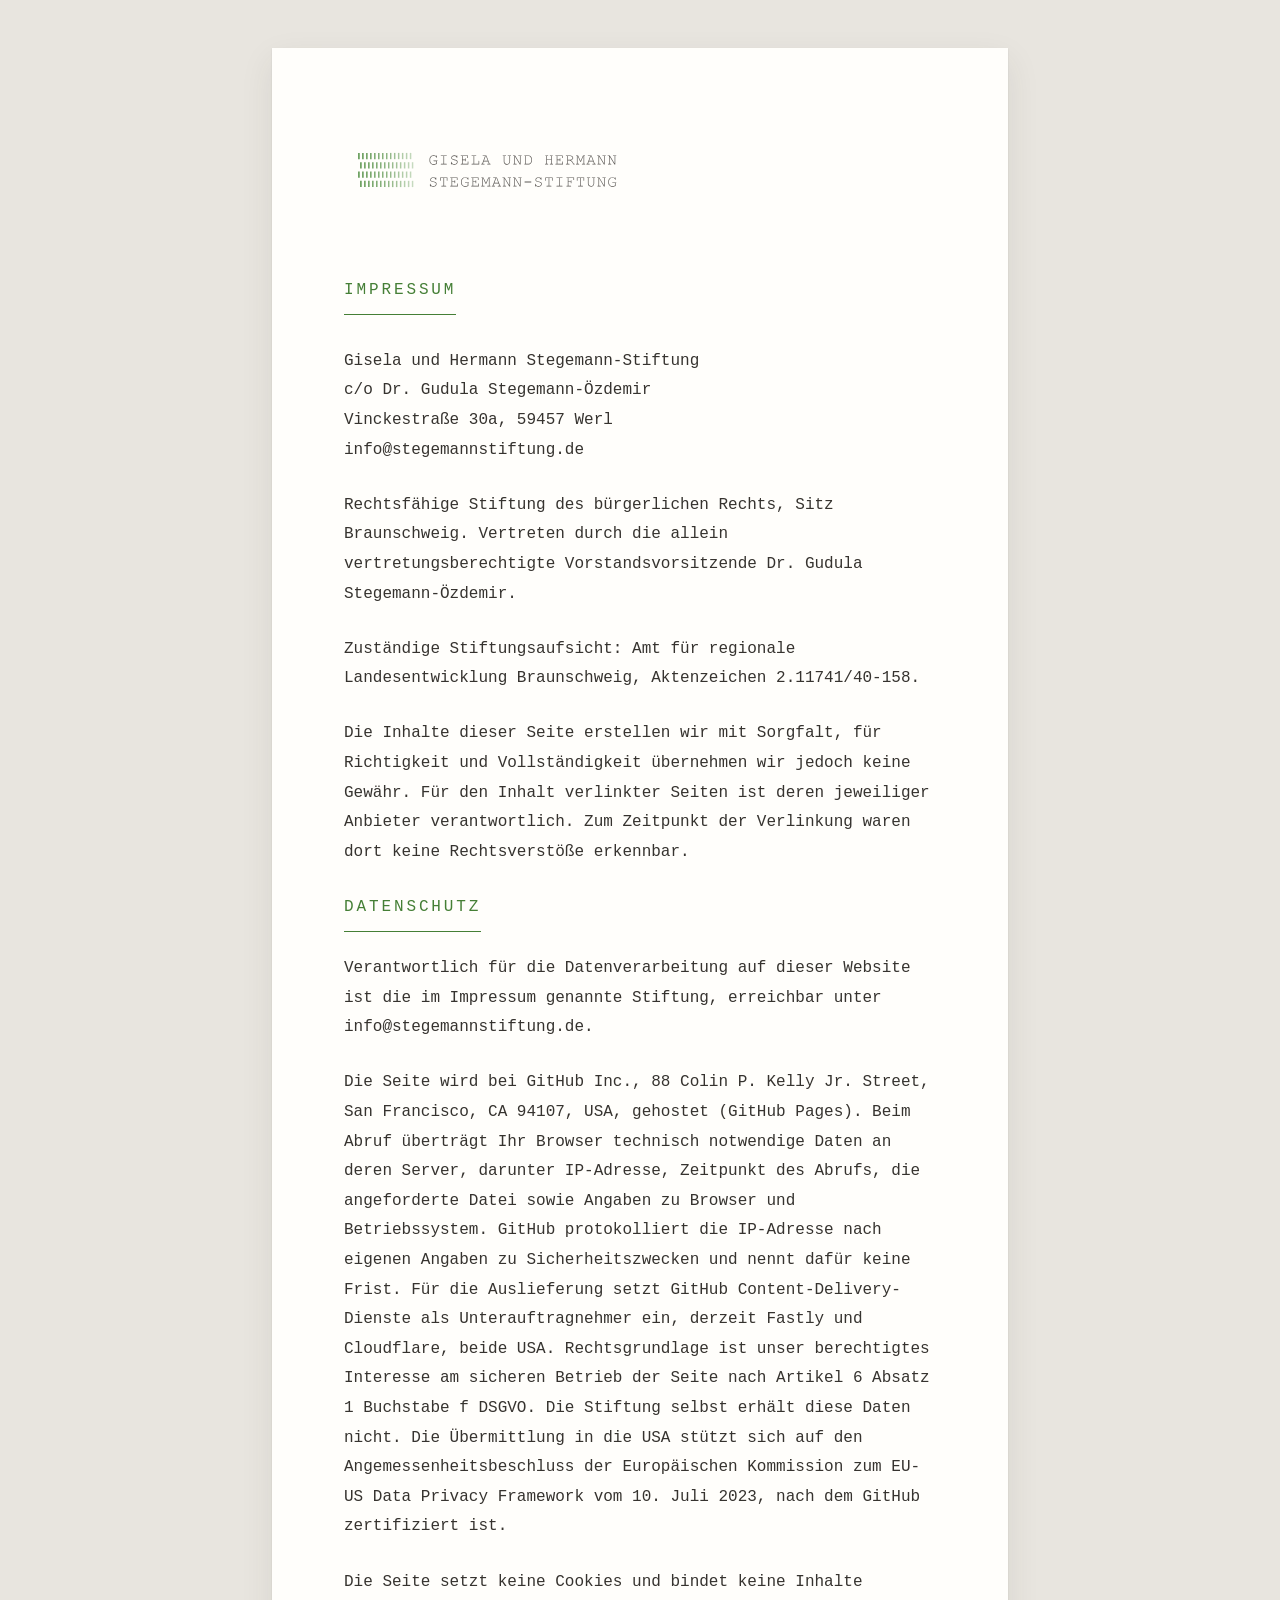
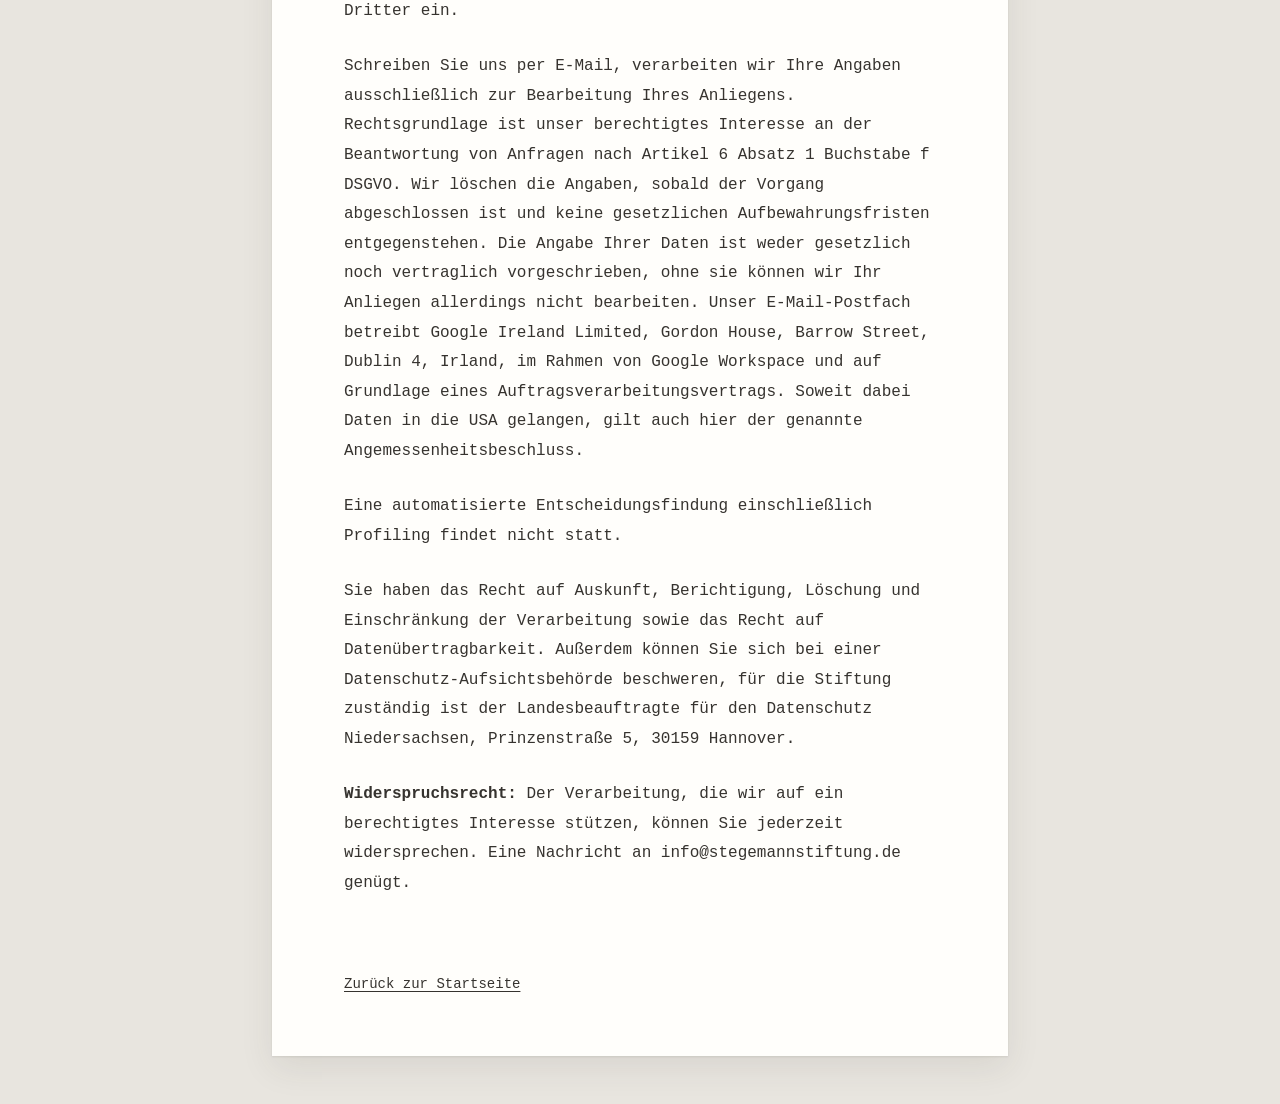
==== impressum.html @ 0c38eb92 "Impressum und Datenschutz auf eine eigene Seite ziehen Die Startseite besteht jetzt aus Logo, vier A" ====
<!DOCTYPE html>
<html lang="de">
<head>
<meta charset="utf-8">
<meta name="viewport" content="width=device-width, initial-scale=1">
<title>Impressum und Datenschutz — Gisela und Hermann Stegemann-Stiftung</title>
<meta name="description" content="Impressum und Datenschutzerklärung der Gisela und Hermann Stegemann-Stiftung, Braunschweig.">
<meta name="robots" content="noindex, nofollow">
<link rel="icon" href="data:,">
<link rel="stylesheet" href="style.css">
</head>
<body>

<main class="sheet">
  <a class="brand" href="index.html"><img class="logo" src="logo.svg" alt="Gisela und Hermann Stegemann-Stiftung"></a>

    <h1 class="page">Impressum</h1>
    <p>
      Gisela und Hermann Stegemann-Stiftung<br>
      c/o Dr. Gudula Stegemann-Özdemir<br>
      Vinckestraße 30a, 59457 Werl<br>
      info@stegemannstiftung.de
    </p>
    <p>
      Rechtsfähige Stiftung des bürgerlichen Rechts, Sitz Braunschweig.
      Vertreten durch die allein vertretungsberechtigte Vorstandsvorsitzende
      Dr. Gudula Stegemann-Özdemir.
    </p>
    <p>
      Zuständige Stiftungsaufsicht: Amt für regionale Landesentwicklung Braunschweig,
      Aktenzeichen 2.11741/40-158.
    </p>
    <p>
      Die Inhalte dieser Seite erstellen wir mit Sorgfalt, für Richtigkeit und
      Vollständigkeit übernehmen wir jedoch keine Gewähr. Für den Inhalt verlinkter
      Seiten ist deren jeweiliger Anbieter verantwortlich. Zum Zeitpunkt der Verlinkung
      waren dort keine Rechtsverstöße erkennbar.
    </p>
    <h2 id="datenschutz">Datenschutz</h2>
    <p>
      Verantwortlich für die Datenverarbeitung auf dieser Website ist die im Impressum
      genannte Stiftung, erreichbar unter info@stegemannstiftung.de.
    </p>
    <p>
      Die Seite wird bei GitHub Inc., 88 Colin P. Kelly Jr. Street, San Francisco, CA
      94107, USA, gehostet (GitHub Pages). Beim Abruf überträgt Ihr Browser technisch
      notwendige Daten an deren Server, darunter IP-Adresse, Zeitpunkt des Abrufs, die
      angeforderte Datei sowie Angaben zu Browser und Betriebssystem. GitHub protokolliert
      die IP-Adresse nach eigenen Angaben zu Sicherheitszwecken und nennt dafür keine
      Frist. Für die Auslieferung setzt GitHub Content-Delivery-Dienste als
      Unterauftragnehmer ein, derzeit Fastly und Cloudflare, beide USA. Rechtsgrundlage
      ist unser berechtigtes Interesse am sicheren Betrieb der Seite nach Artikel 6
      Absatz 1 Buchstabe f DSGVO. Die Stiftung selbst erhält diese Daten nicht. Die
      Übermittlung in die USA stützt sich auf den Angemessenheitsbeschluss der
      Europäischen Kommission zum EU-US Data Privacy Framework vom 10. Juli 2023, nach
      dem GitHub zertifiziert ist.
    </p>
    <p>
      Die Seite setzt keine Cookies und bindet keine Inhalte Dritter ein.
    </p>
    <p>
      Schreiben Sie uns per E-Mail, verarbeiten wir Ihre Angaben ausschließlich zur
      Bearbeitung Ihres Anliegens. Rechtsgrundlage ist unser berechtigtes Interesse an
      der Beantwortung von Anfragen nach Artikel 6 Absatz 1 Buchstabe f DSGVO. Wir
      löschen die Angaben, sobald der Vorgang abgeschlossen ist und keine gesetzlichen
      Aufbewahrungsfristen entgegenstehen. Die Angabe Ihrer Daten ist weder gesetzlich
      noch vertraglich vorgeschrieben, ohne sie können wir Ihr Anliegen allerdings nicht
      bearbeiten. Unser E-Mail-Postfach betreibt Google Ireland Limited, Gordon House,
      Barrow Street, Dublin 4, Irland, im Rahmen von Google Workspace und auf Grundlage
      eines Auftragsverarbeitungsvertrags. Soweit dabei Daten in die USA gelangen, gilt
      auch hier der genannte Angemessenheitsbeschluss.
    </p>
    <p>
      Eine automatisierte Entscheidungsfindung einschließlich Profiling findet nicht statt.
    </p>
    <p>
      Sie haben das Recht auf Auskunft, Berichtigung, Löschung und Einschränkung der
      Verarbeitung sowie das Recht auf Datenübertragbarkeit. Außerdem können Sie sich bei
      einer Datenschutz-Aufsichtsbehörde beschweren, für die Stiftung zuständig ist der
      Landesbeauftragte für den Datenschutz Niedersachsen, Prinzenstraße 5, 30159 Hannover.
    </p>
    <p>
      <strong>Widerspruchsrecht:</strong> Der Verarbeitung, die wir auf ein berechtigtes
      Interesse stützen, können Sie jederzeit widersprechen. Eine Nachricht an
      info@stegemannstiftung.de genügt.
    </p>

  <a class="back" href="index.html">Zurück zur Startseite</a>

</main>

</body>
</html>
---- style.css ----
:root {
    color-scheme: light;
    --ink: #36332f;
    --ink-soft: #605a53;
    --green: #457f36;
    --paper: #fffefb;
    --desk: #e8e5df;
  }
  * { box-sizing: border-box; }
  body {
    margin: 0; padding: 0; background: var(--desk);
    font-family: "Courier New", Courier, "Nimbus Mono PS", monospace;
    font-size: 1rem; line-height: 1.85; color: var(--ink);
    -webkit-font-smoothing: antialiased;
  }
  .sheet {
    max-width: 46rem; margin: 3rem auto; padding: 4rem 4.5rem 3.5rem;
    background: var(--paper);
    box-shadow: 0 1px 2px rgba(54,51,47,.10), 0 12px 32px rgba(54,51,47,.09);
  }
  img.logo { display: block; width: 100%; max-width: 25rem; height: auto; margin: 0 0 3rem -.4rem; }
  h1 { margin: 0; }
  p { margin: 0 0 1.6rem; max-width: 62ch; }
  a { color: inherit; text-decoration: underline; text-underline-offset: .2em; }
  a:hover { color: var(--green); }
  h2 {
    font-size: 1rem; font-weight: 400; letter-spacing: .18em; text-transform: uppercase;
    color: var(--green); margin: 0 0 1.4rem;
    border-bottom: 1px solid var(--green); padding-bottom: .5rem; display: inline-block;
  }
  .rule { border: 0; border-top: 1px dashed #ccc7bf; margin: 3.5rem 0 2.5rem; }
  footer { font-size: .875rem; line-height: 1.8; color: var(--ink-soft); }
  footer p { margin: 0 0 1.3rem; }
  @media (max-width: 640px) {
    body { font-size: .9375rem; }
    .sheet { margin: 0; padding: 2.5rem 1.5rem 2.5rem; box-shadow: none; min-height: 100vh; }
    img.logo { margin-bottom: 2.25rem; margin-left: 0; }
  }
  footer.legal { margin-top: 3.5rem; padding-top: 1.5rem; border-top: 1px dashed #ccc7bf;
                 font-size: .875rem; color: var(--ink-soft); }
  footer.legal p { margin: 0; max-width: none; }
  a.back { display: inline-block; margin-top: 3rem; font-size: .875rem; }
  h1.page { font-size: 1rem; font-weight: 400; letter-spacing: .18em; text-transform: uppercase;
            color: var(--green); margin: 0 0 2rem; border-bottom: 1px solid var(--green);
            padding-bottom: .5rem; display: inline-block; }
  a.brand { display: block; margin-bottom: 2.5rem; }
  a.brand img { max-width: 18rem; }
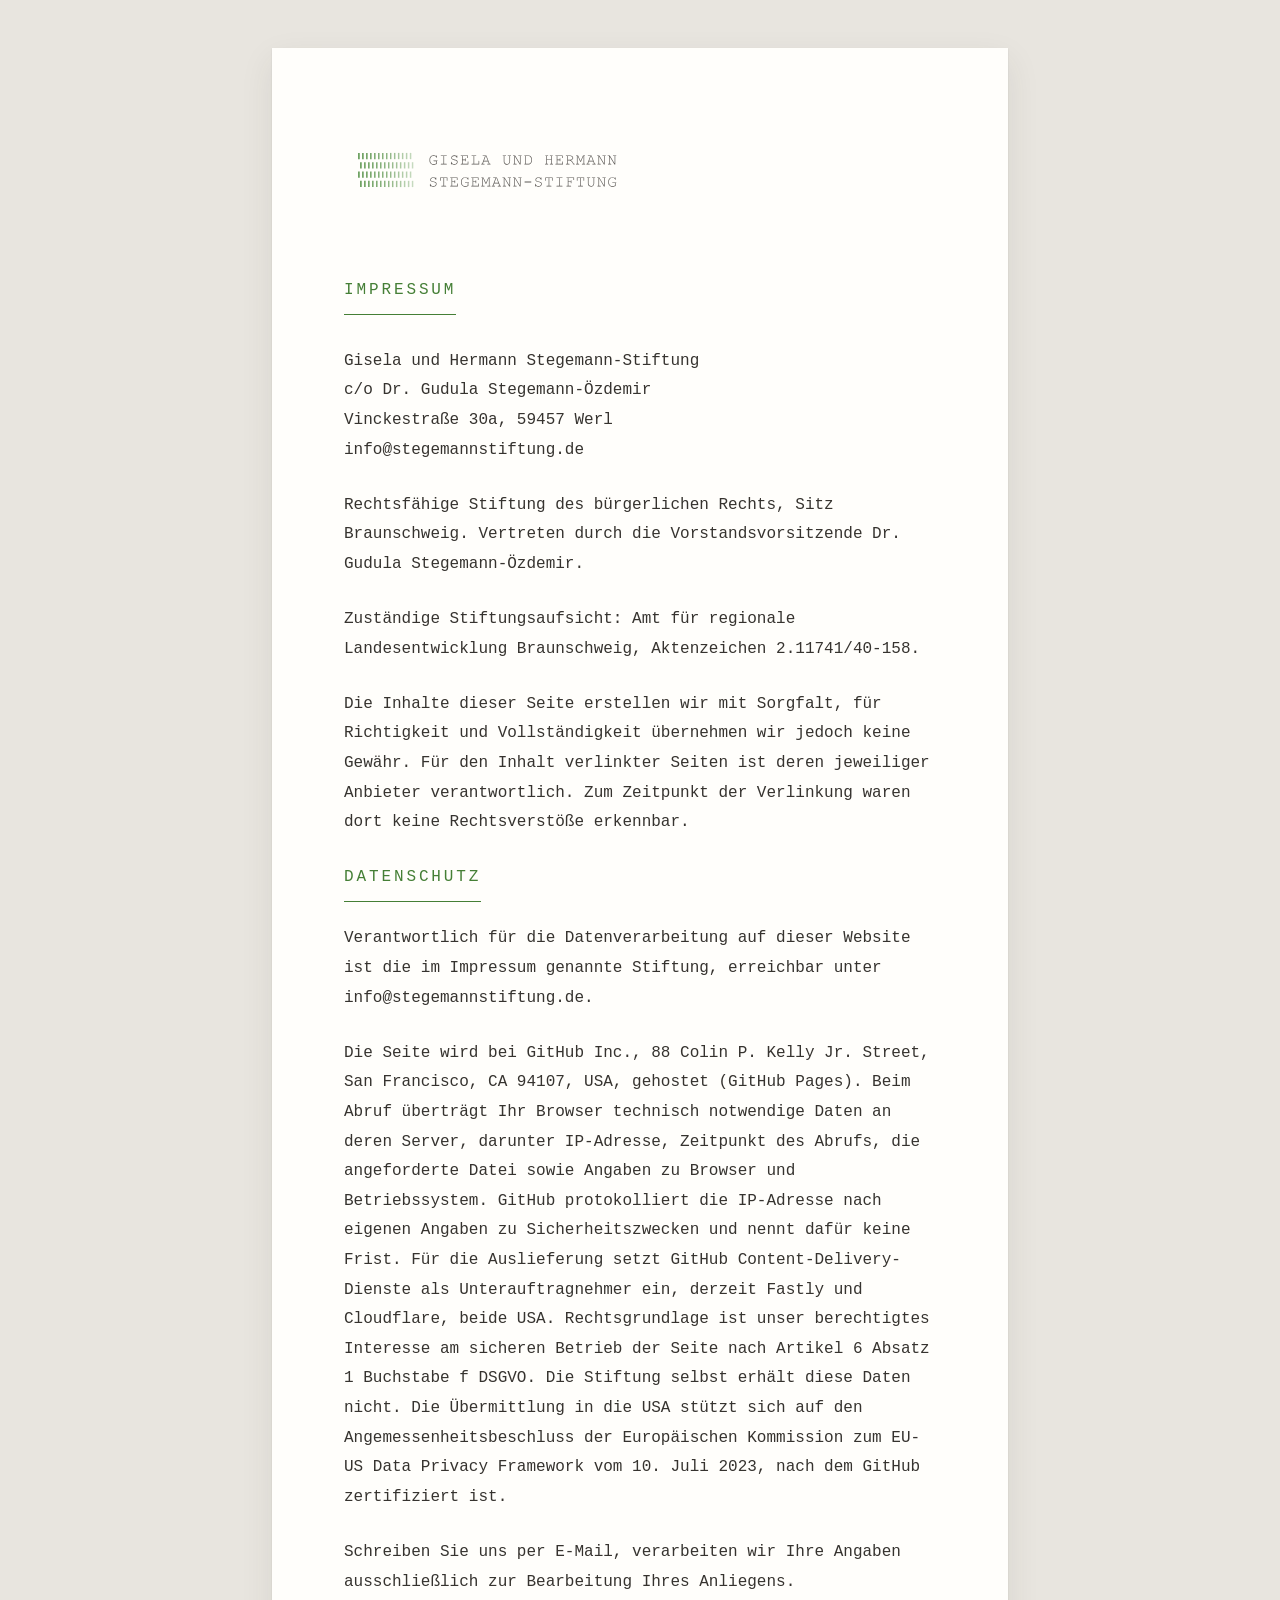
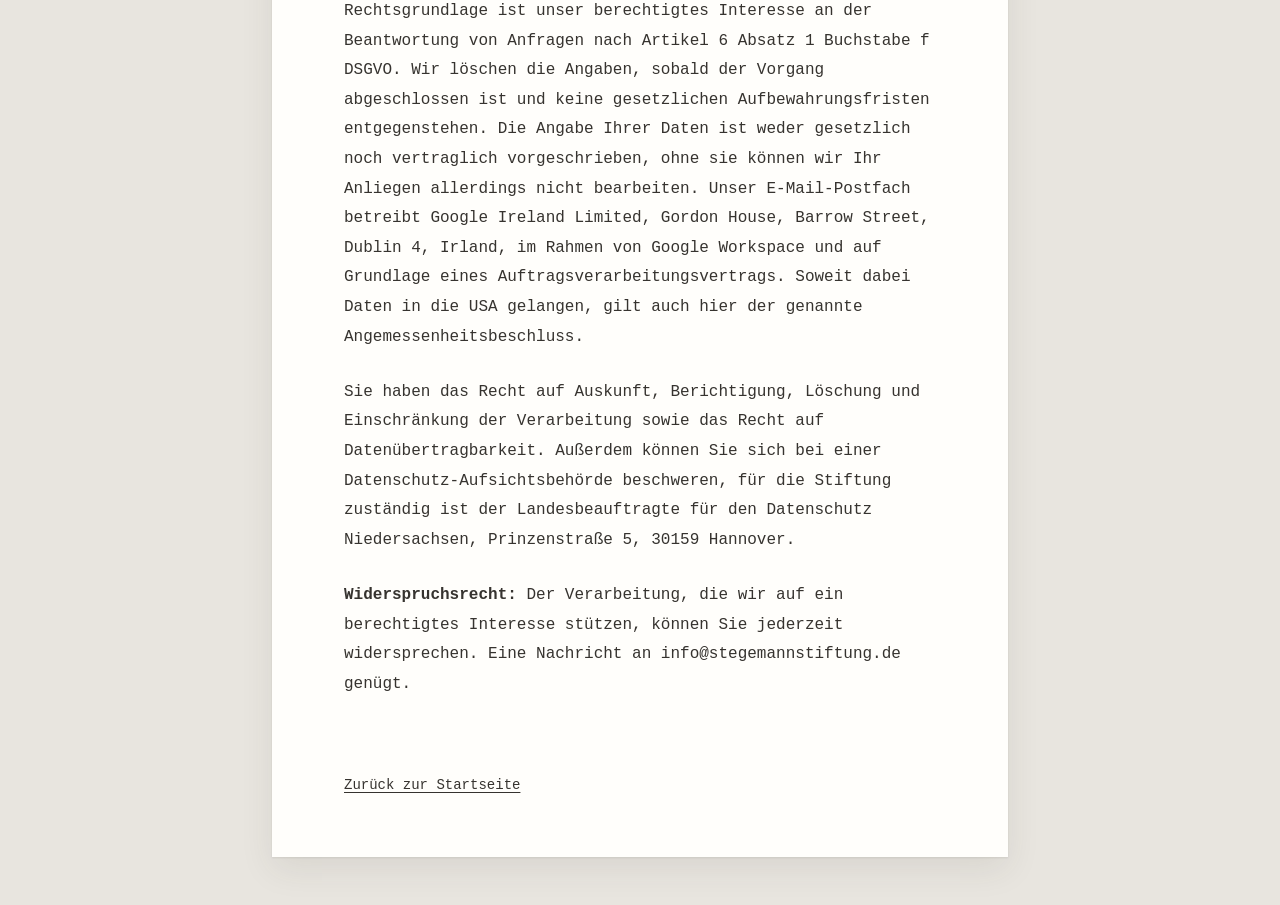
==== commit ae39658c: "Vertretungsangabe entschaerfen, Negativauskuenfte streichen Die Satzungsklausel macht "dem Stifter n" ====
--- a/impressum.html
+++ b/impressum.html
@@ -23,8 +23,7 @@
     </p>
     <p>
       Rechtsfähige Stiftung des bürgerlichen Rechts, Sitz Braunschweig.
-      Vertreten durch die allein vertretungsberechtigte Vorstandsvorsitzende
-      Dr. Gudula Stegemann-Özdemir.
+      Vertreten durch die Vorstandsvorsitzende Dr. Gudula Stegemann-Özdemir.
     </p>
     <p>
       Zuständige Stiftungsaufsicht: Amt für regionale Landesentwicklung Braunschweig,
@@ -56,9 +55,6 @@
       dem GitHub zertifiziert ist.
     </p>
     <p>
-      Die Seite setzt keine Cookies und bindet keine Inhalte Dritter ein.
-    </p>
-    <p>
       Schreiben Sie uns per E-Mail, verarbeiten wir Ihre Angaben ausschließlich zur
       Bearbeitung Ihres Anliegens. Rechtsgrundlage ist unser berechtigtes Interesse an
       der Beantwortung von Anfragen nach Artikel 6 Absatz 1 Buchstabe f DSGVO. Wir
@@ -69,9 +65,6 @@
       Barrow Street, Dublin 4, Irland, im Rahmen von Google Workspace und auf Grundlage
       eines Auftragsverarbeitungsvertrags. Soweit dabei Daten in die USA gelangen, gilt
       auch hier der genannte Angemessenheitsbeschluss.
-    </p>
-    <p>
-      Eine automatisierte Entscheidungsfindung einschließlich Profiling findet nicht statt.
     </p>
     <p>
       Sie haben das Recht auf Auskunft, Berichtigung, Löschung und Einschränkung der
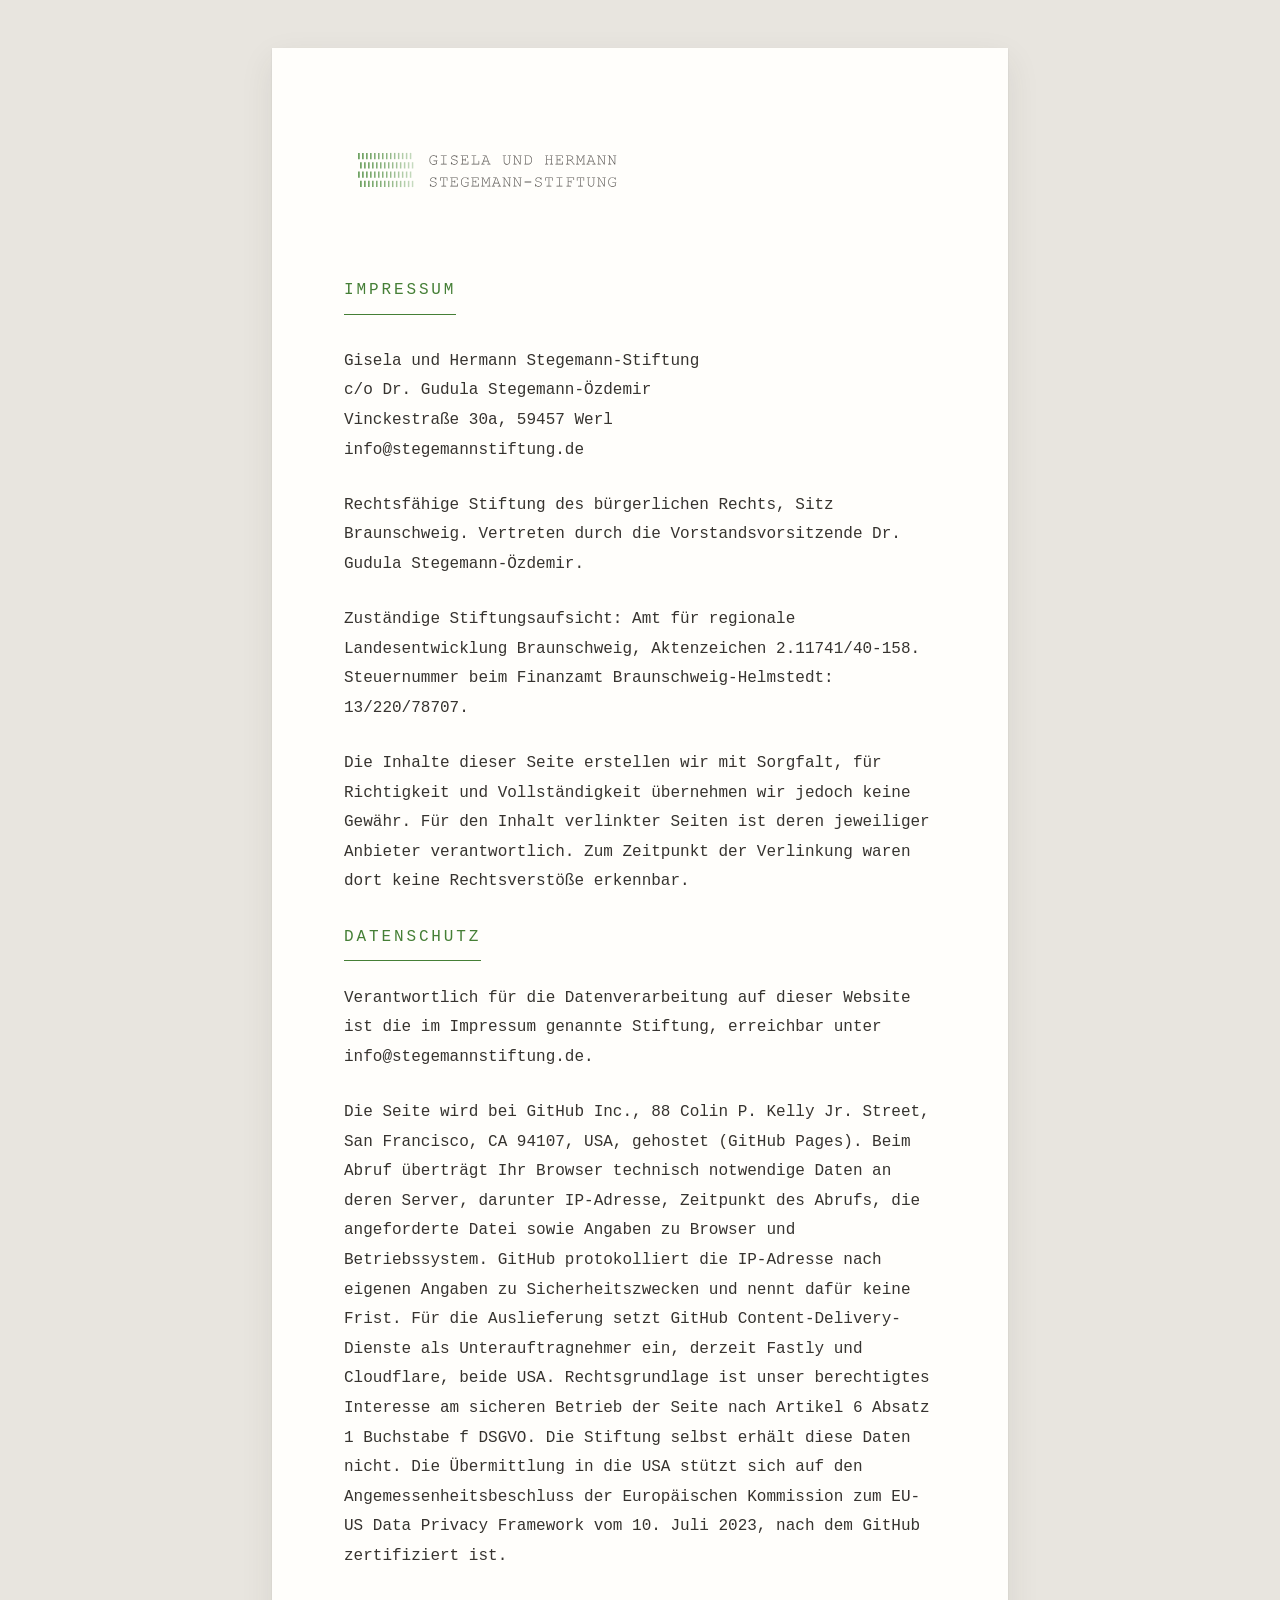
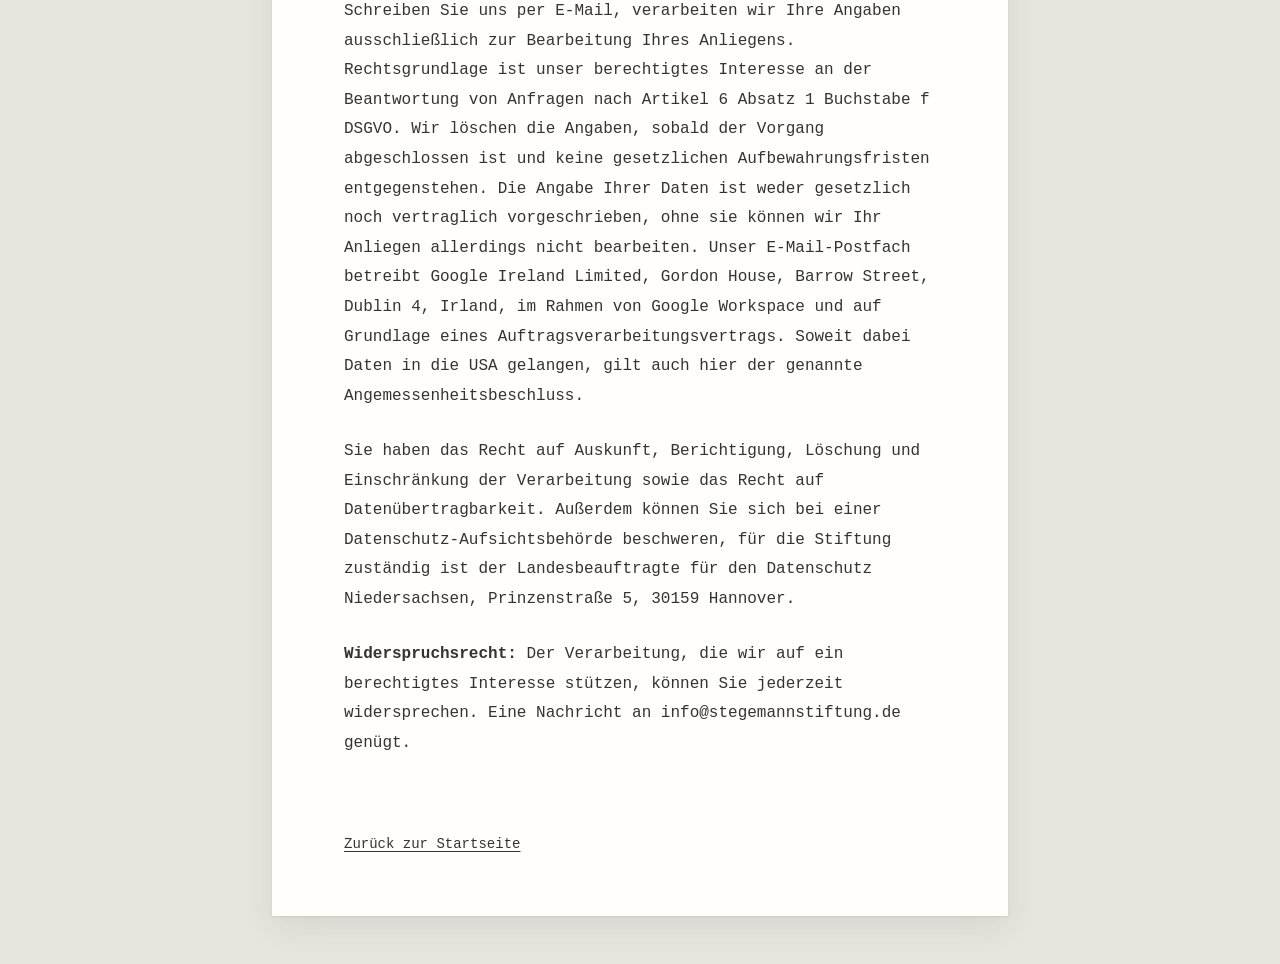
==== commit e96e5702: "Angaben zur Stiftung auf die Startseite nehmen" ====
--- a/impressum.html
+++ b/impressum.html
@@ -27,7 +27,8 @@
     </p>
     <p>
       Zuständige Stiftungsaufsicht: Amt für regionale Landesentwicklung Braunschweig,
-      Aktenzeichen 2.11741/40-158.
+      Aktenzeichen 2.11741/40-158. Steuernummer beim Finanzamt Braunschweig-Helmstedt:
+      13/220/78707.
     </p>
     <p>
       Die Inhalte dieser Seite erstellen wir mit Sorgfalt, für Richtigkeit und
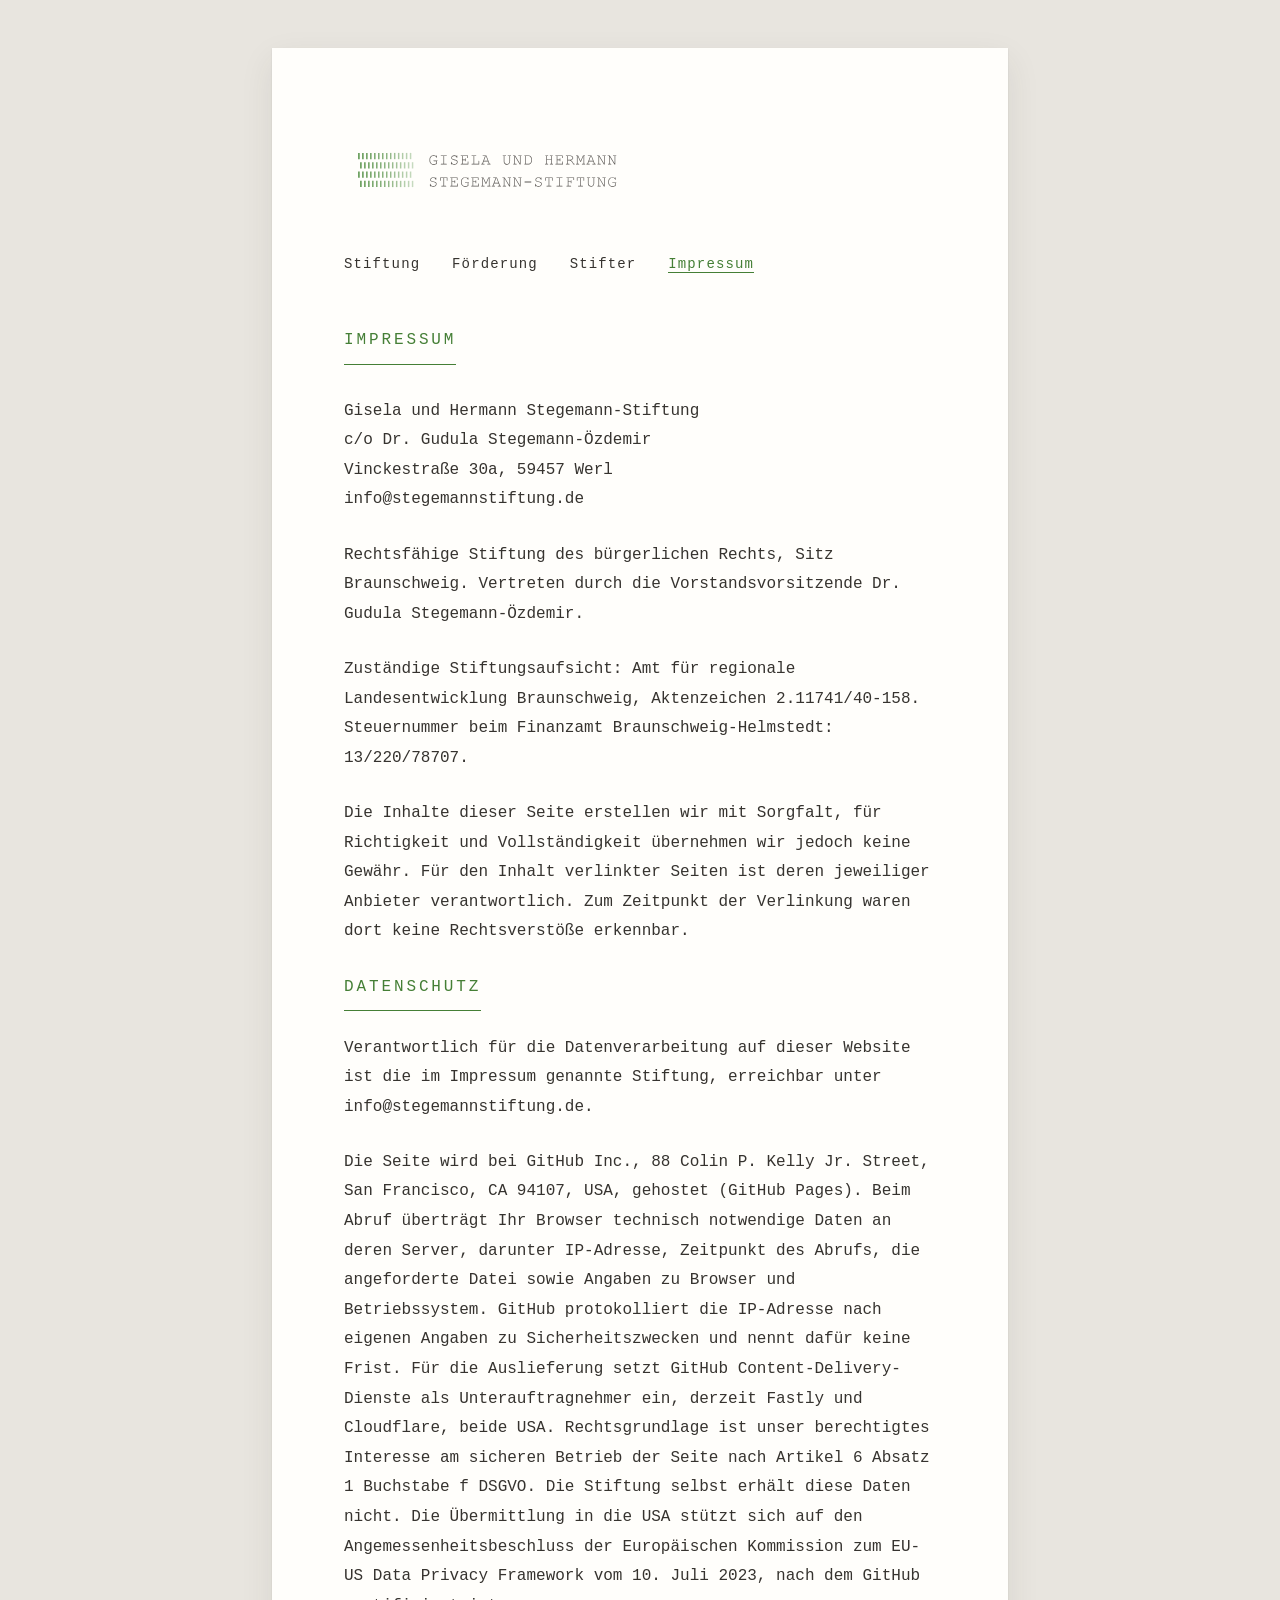
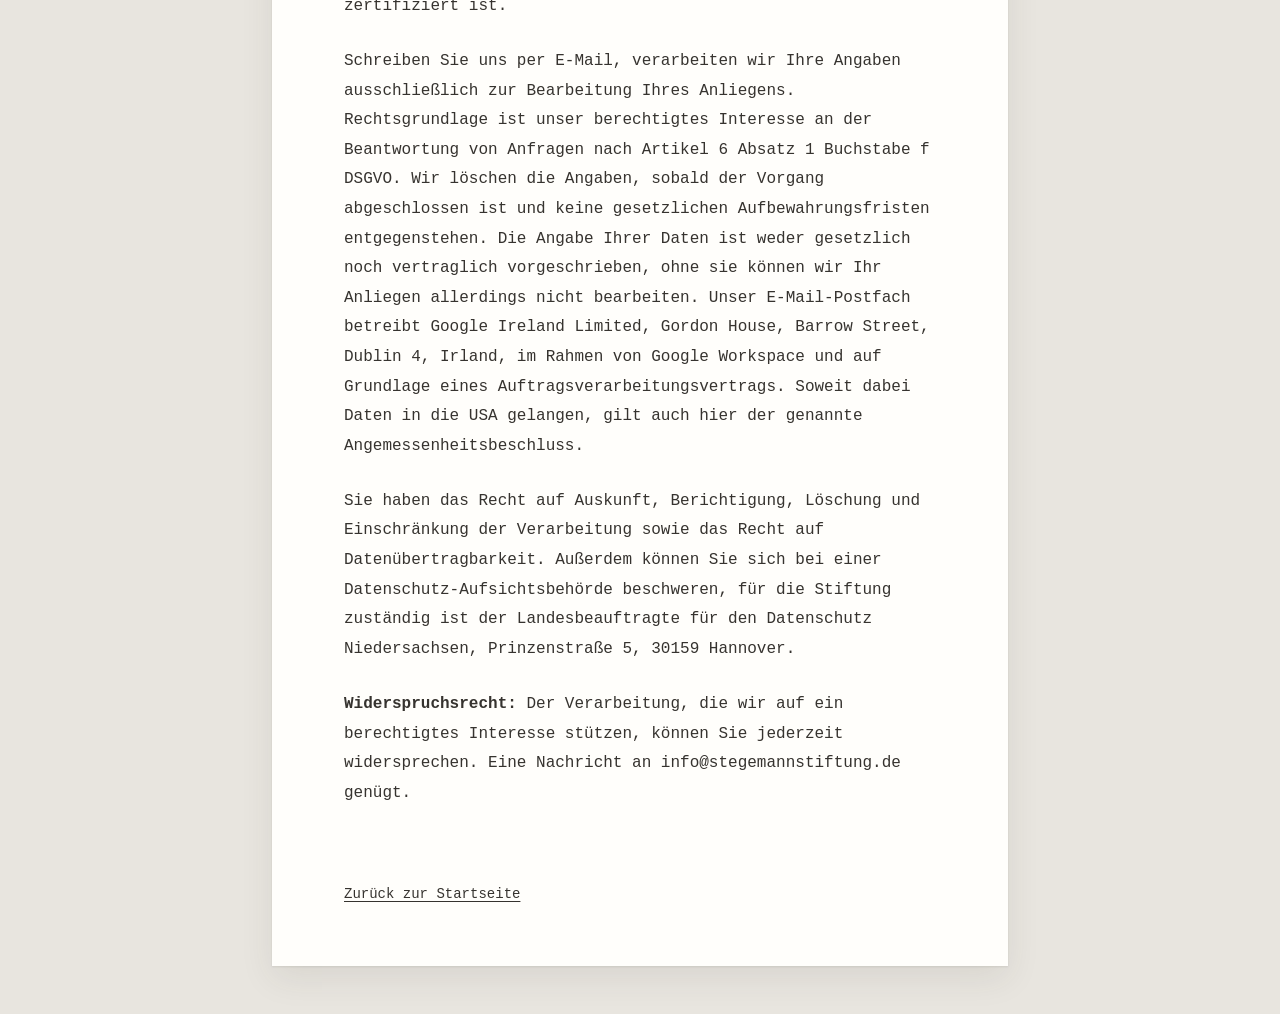
==== commit 06970e02: "Unterseiten Förderung und Stifter mit Navigation ergänzen Co-Authored-By: Claude Opus 5.5 (1M contex" ====
--- a/impressum.html
+++ b/impressum.html
@@ -13,6 +13,12 @@
 
 <main class="sheet">
   <a class="brand" href="index.html"><img class="logo" src="logo.svg" alt="Gisela und Hermann Stegemann-Stiftung"></a>
+  <nav class="site">
+    <a href="index.html">Stiftung</a>
+    <a href="foerderung.html">Förderung</a>
+    <a href="stifter.html">Stifter</a>
+    <a href="impressum.html" aria-current="page">Impressum</a>
+  </nav>
 
     <h1 class="page">Impressum</h1>
     <p>
--- a/style.css
+++ b/style.css
@@ -45,3 +45,9 @@
             padding-bottom: .5rem; display: inline-block; }
   a.brand { display: block; margin-bottom: 2.5rem; }
   a.brand img { max-width: 18rem; }
+  nav.site { margin: -1.5rem 0 3rem; font-size: .875rem; letter-spacing: .08em; }
+  nav.site a { margin-right: 1.4rem; text-decoration: none; border-bottom: 1px solid transparent; }
+  nav.site a:hover { border-bottom-color: var(--green); }
+  nav.site a[aria-current="page"] { color: var(--green); border-bottom-color: var(--green); }
+  ul { margin: 0 0 1.6rem; padding-left: 1.2rem; max-width: 62ch; }
+  li { margin-bottom: .6rem; }
